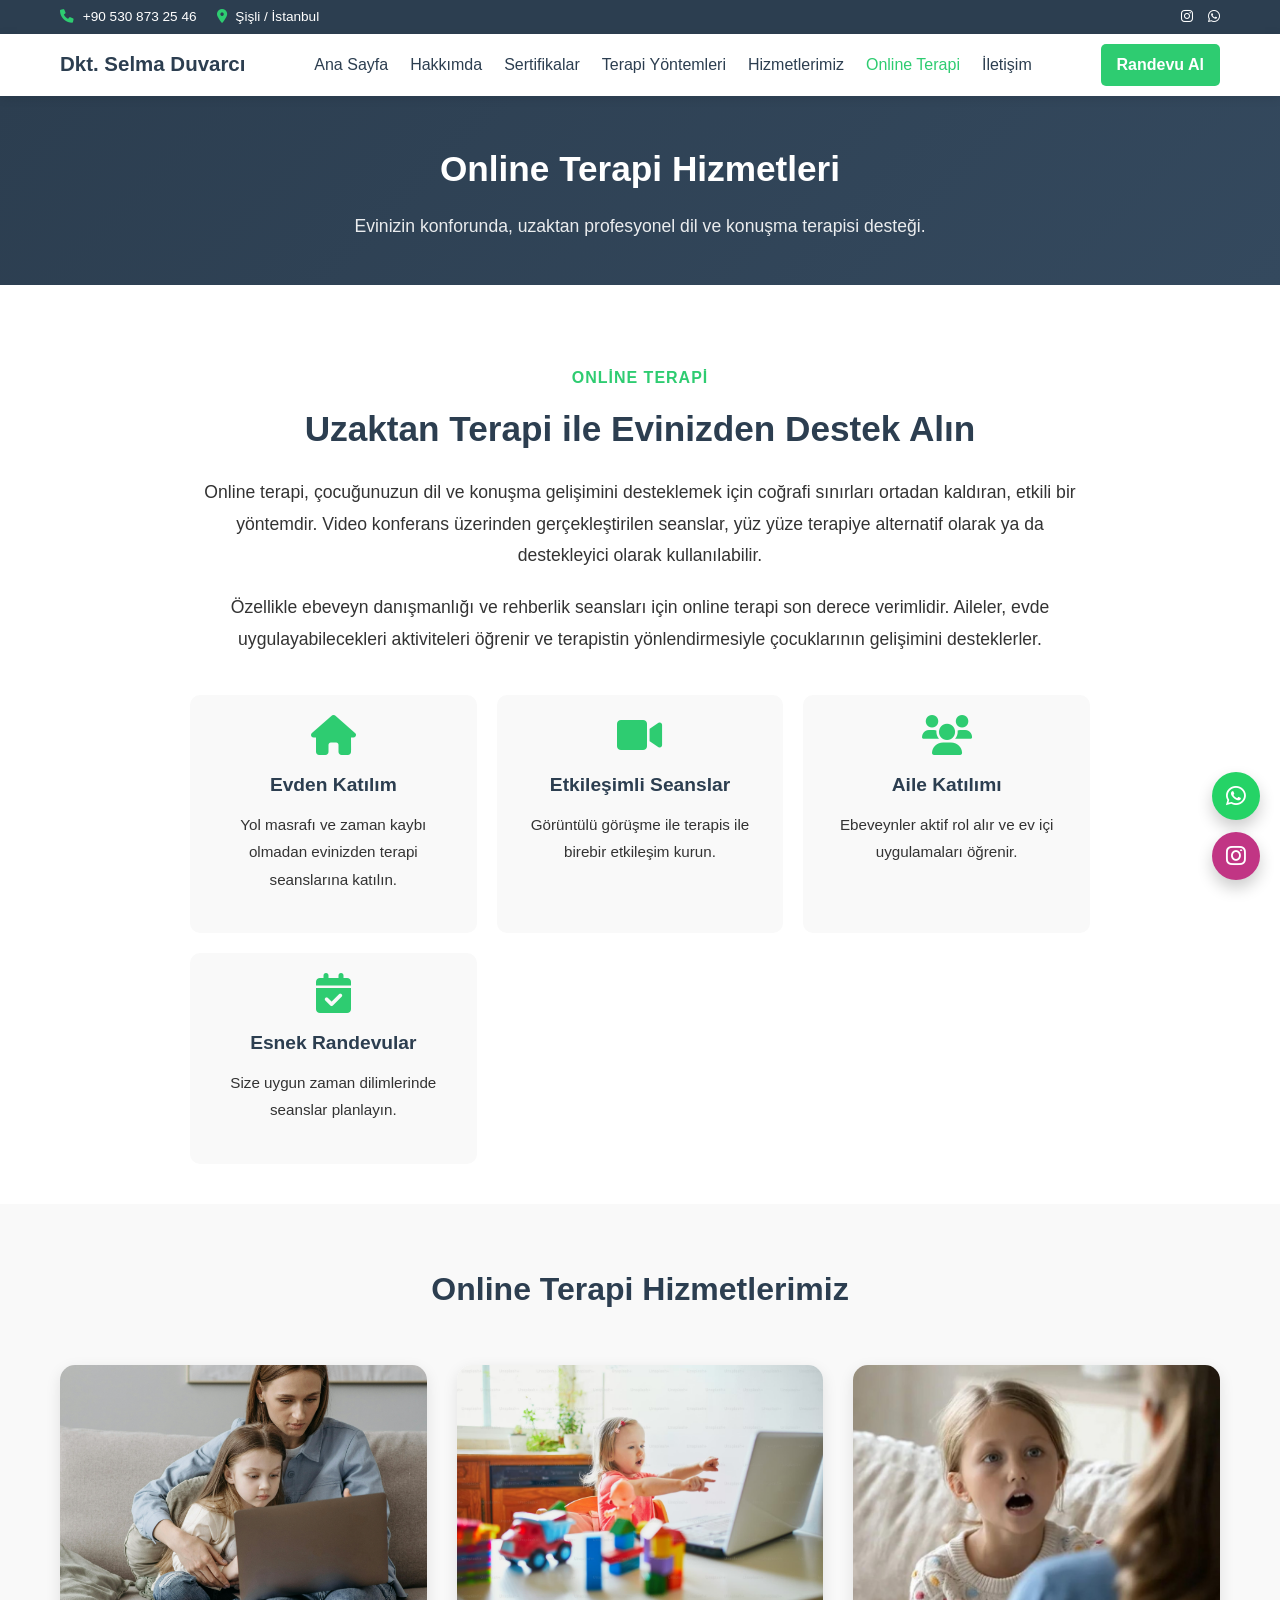
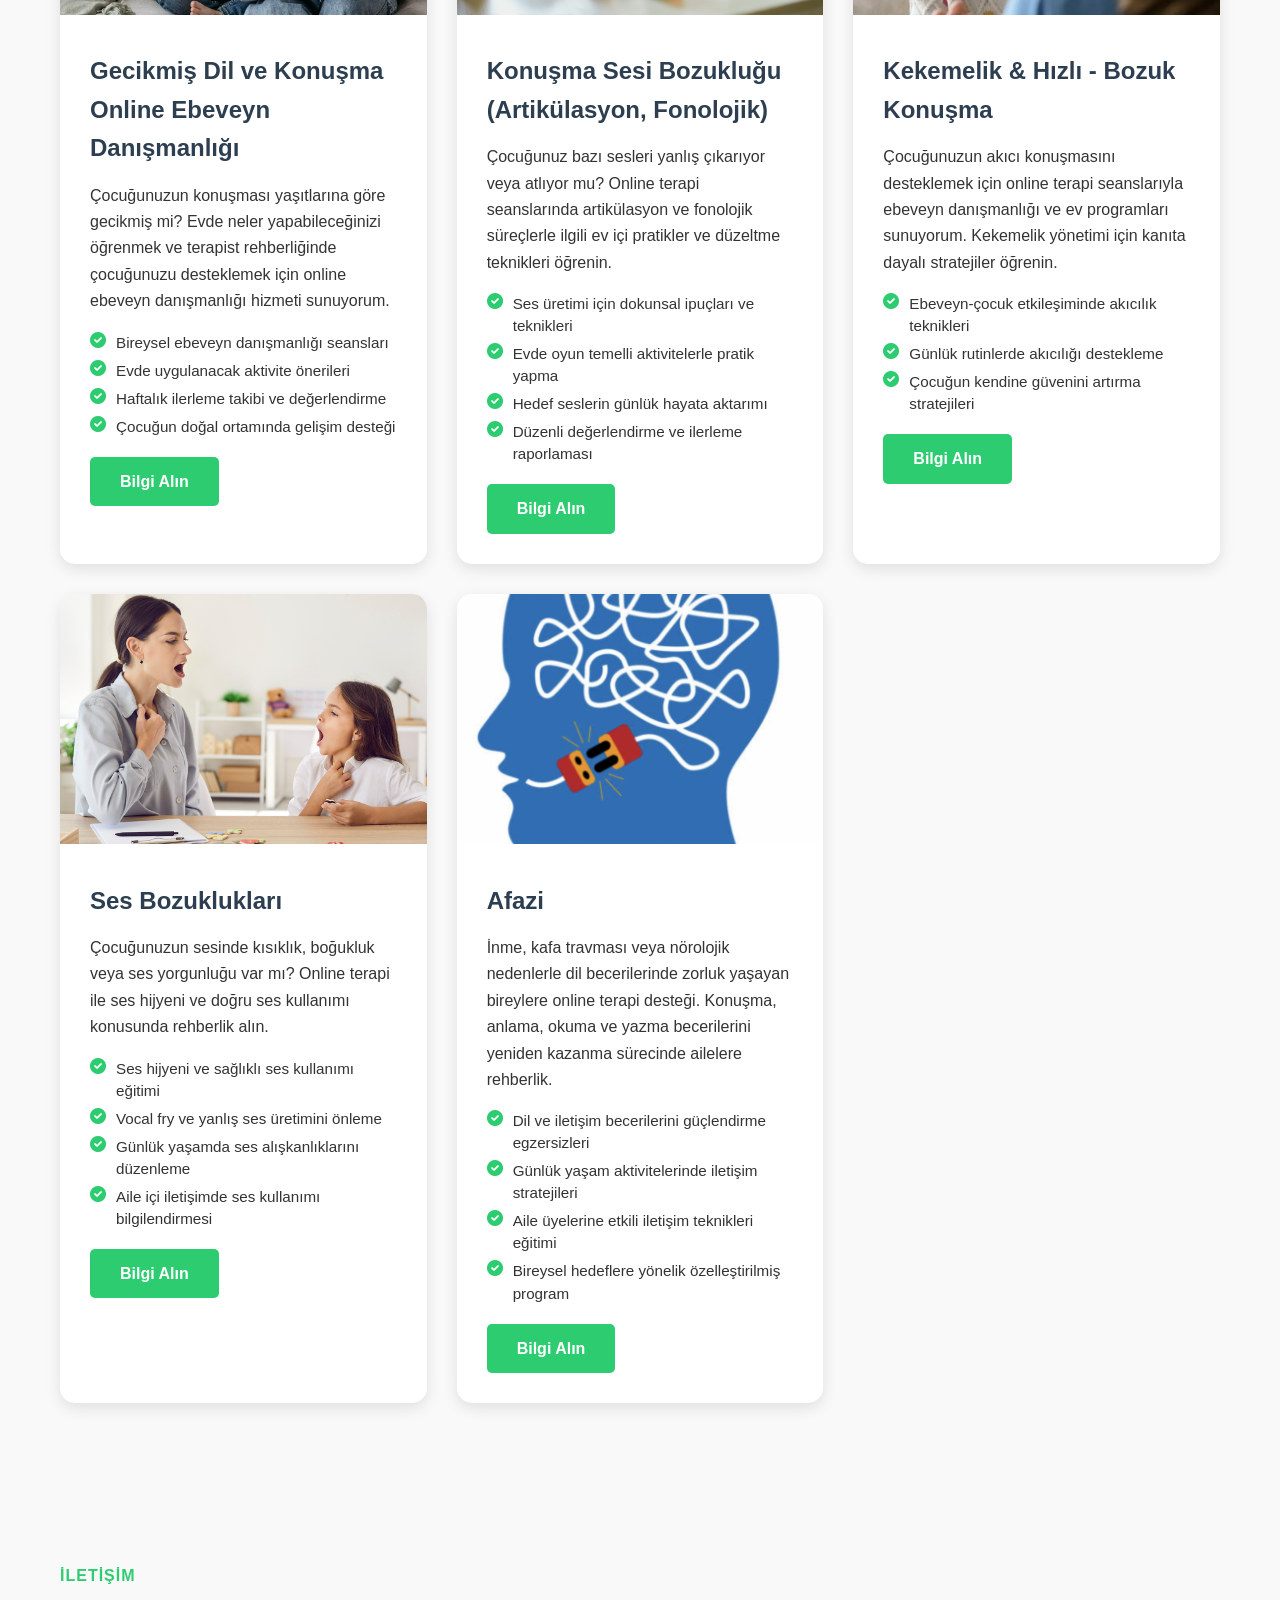
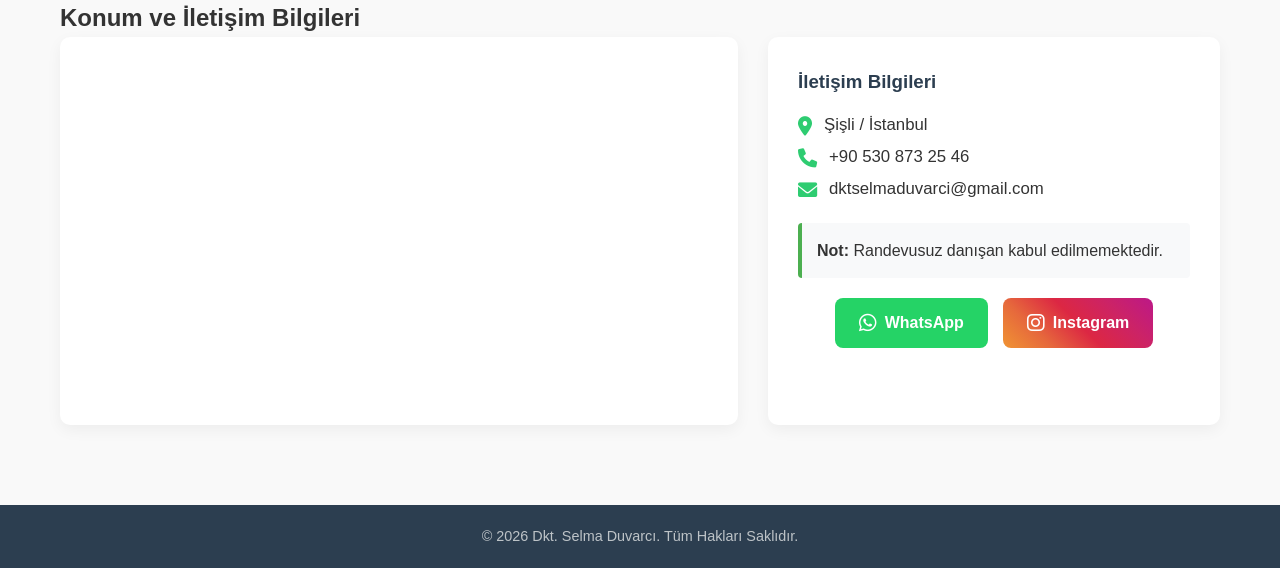
==== pages/online-terapi.html @ c47abf46 "feat: implement new service pages and add supporting media assets" ====
<!DOCTYPE html>
<html lang="tr">

<head>
    <meta charset="UTF-8">
    <meta name="viewport" content="width=device-width, initial-scale=1.0">
    <title>Online Terapi | Dkt. Selma Duvarcı</title>
    <link rel="stylesheet" href="https://cdnjs.cloudflare.com/ajax/libs/font-awesome/6.0.0/css/all.min.css">
    <link rel="stylesheet" href="../css/style.css">
</head>

<body>
    <a href="#main-content" class="skip-link">Ana içeriğe atla</a>

    <div id="site-header"></div>

    <main id="main-content">

    <section class="page-hero" style="background: linear-gradient(135deg, var(--primary-color) 0%, #34495e 100%);">
        <div class="container">
            <h1>Online Terapi Hizmetleri</h1>
            <p>Evinizin konforunda, uzaktan profesyonel dil ve konuşma terapisi desteği.</p>
        </div>
    </section>

    <section class="intro-section">
        <div class="container">
            <div class="intro-content">
                <span class="section-title">ONLİNE TERAPİ</span>
                <h2>Uzaktan Terapi ile Evinizden Destek Alın</h2>
                <p>Online terapi, çocuğunuzun dil ve konuşma gelişimini desteklemek için coğrafi sınırları ortadan
                    kaldıran, etkili bir yöntemdir. Video konferans üzerinden gerçekleştirilen seanslar, yüz yüze
                    terapiye alternatif olarak ya da destekleyici olarak kullanılabilir.</p>
                <p>Özellikle ebeveyn danışmanlığı ve rehberlik seansları için online terapi son derece verimlidir.
                    Aileler, evde uygulayabilecekleri aktiviteleri öğrenir ve terapistin yönlendirmesiyle çocuklarının
                    gelişimini desteklerler.</p>

                <div class="intro-highlights">
                    <div class="intro-highlight-item">
                        <i class="fas fa-home"></i>
                        <h4>Evden Katılım</h4>
                        <p>Yol masrafı ve zaman kaybı olmadan evinizden terapi seanslarına katılın.</p>
                    </div>
                    <div class="intro-highlight-item">
                        <i class="fas fa-video"></i>
                        <h4>Etkileşimli Seanslar</h4>
                        <p>Görüntülü görüşme ile terapis ile birebir etkileşim kurun.</p>
                    </div>
                    <div class="intro-highlight-item">
                        <i class="fas fa-users"></i>
                        <h4>Aile Katılımı</h4>
                        <p>Ebeveynler aktif rol alır ve ev içi uygulamaları öğrenir.</p>
                    </div>
                    <div class="intro-highlight-item">
                        <i class="fas fa-calendar-check"></i>
                        <h4>Esnek Randevular</h4>
                        <p>Size uygun zaman dilimlerinde seanslar planlayın.</p>
                    </div>
                </div>
            </div>
        </div>
    </section>

    <section class="online-services">
        <div class="container">
            <h2>Online Terapi Hizmetlerimiz</h2>
            <div class="services-grid">

                <div class="online-service-card">
                    <img src="../assets/images/online-terapi/online-ebeveyn.png"
                        alt="Gecikmiş Dil ve Konuşma Online Ebeveyn Danışmanlığı" class="service-image" loading="lazy">
                    <div class="service-content">
                        <h3>Gecikmiş Dil ve Konuşma Online Ebeveyn Danışmanlığı</h3>
                        <p>Çocuğunuzun konuşması yaşıtlarına göre gecikmiş mi? Evde neler yapabileceğinizi öğrenmek ve
                            terapist rehberliğinde çocuğunuzu desteklemek için online ebeveyn danışmanlığı hizmeti
                            sunuyorum.</p>
                        <ul class="service-features">
                            <li><i class="fas fa-check-circle"></i> Bireysel ebeveyn danışmanlığı seansları</li>
                            <li><i class="fas fa-check-circle"></i> Evde uygulanacak aktivite önerileri</li>
                            <li><i class="fas fa-check-circle"></i> Haftalık ilerleme takibi ve değerlendirme</li>
                            <li><i class="fas fa-check-circle"></i> Çocuğun doğal ortamında gelişim desteği</li>
                        </ul>
                        <a href="https://wa.me/message/TFVLZ76KU4Y5K1" target="_blank" rel="noopener noreferrer"
                            class="btn-service">Bilgi Alın</a>
                    </div>
                </div>

                <div class="online-service-card">
                    <img src="../assets/images/online-terapi/online-ksb.jpg" alt="Konuşma Sesi Bozukluğu Online Terapi"
                        class="service-image" loading="lazy">
                    <div class="service-content">
                        <h3>Konuşma Sesi Bozukluğu (Artikülasyon, Fonolojik)</h3>
                        <p>Çocuğunuz bazı sesleri yanlış çıkarıyor veya atlıyor mu? Online terapi seanslarında
                            artikülasyon ve fonolojik süreçlerle ilgili ev içi pratikler ve düzeltme teknikleri öğrenin.
                        </p>
                        <ul class="service-features">
                            <li><i class="fas fa-check-circle"></i> Ses üretimi için dokunsal ipuçları ve teknikleri
                            </li>
                            <li><i class="fas fa-check-circle"></i> Evde oyun temelli aktivitelerle pratik yapma</li>
                            <li><i class="fas fa-check-circle"></i> Hedef seslerin günlük hayata aktarımı</li>
                            <li><i class="fas fa-check-circle"></i> Düzenli değerlendirme ve ilerleme raporlaması</li>
                        </ul>
                        <a href="https://wa.me/message/TFVLZ76KU4Y5K1" target="_blank" rel="noopener noreferrer"
                            class="btn-service">Bilgi Alın</a>
                    </div>
                </div>

                <div class="online-service-card">
                    <img src="../assets/images/kekemelik.jpg" alt="Kekemelik Online Terapi"
                        class="service-image" loading="lazy">
                    <div class="service-content">
                        <h3>Kekemelik &amp; Hızlı - Bozuk Konuşma</h3>
                        <p>Çocuğunuzun akıcı konuşmasını desteklemek için online terapi seanslarıyla ebeveyn
                            danışmanlığı ve ev programları sunuyorum. Kekemelik yönetimi için kanıta dayalı stratejiler
                            öğrenin.</p>
                        <ul class="service-features">
                            <li><i class="fas fa-check-circle"></i> Ebeveyn-çocuk etkileşiminde akıcılık teknikleri</li>
                            <li><i class="fas fa-check-circle"></i> Günlük rutinlerde akıcılığı destekleme</li>
                            <li><i class="fas fa-check-circle"></i> Çocuğun kendine güvenini artırma stratejileri</li>
                        </ul>
                        <a href="https://wa.me/message/TFVLZ76KU4Y5K1" target="_blank" rel="noopener noreferrer"
                            class="btn-service">Bilgi Alın</a>
                    </div>
                </div>

                <div class="online-service-card">
                    <img src="../assets/images/ses-bozukluklari-new.png" alt="Ses Bozuklukları Online Terapi"
                        class="service-image" loading="lazy">
                    <div class="service-content">
                        <h3>Ses Bozuklukları</h3>
                        <p>Çocuğunuzun sesinde kısıklık, boğukluk veya ses yorgunluğu var mı? Online terapi ile ses
                            hijyeni ve doğru ses kullanımı konusunda rehberlik alın.</p>
                        <ul class="service-features">
                            <li><i class="fas fa-check-circle"></i> Ses hijyeni ve sağlıklı ses kullanımı eğitimi</li>
                            <li><i class="fas fa-check-circle"></i> Vocal fry ve yanlış ses üretimini önleme</li>
                            <li><i class="fas fa-check-circle"></i> Günlük yaşamda ses alışkanlıklarını düzenleme</li>
                            <li><i class="fas fa-check-circle"></i> Aile içi iletişimde ses kullanımı bilgilendirmesi
                            </li>
                        </ul>
                        <a href="https://wa.me/message/TFVLZ76KU4Y5K1" target="_blank" rel="noopener noreferrer"
                            class="btn-service">Bilgi Alın</a>
                    </div>
                </div>

                <div class="online-service-card">
                    <img src="../assets/images/Afazi.png" alt="Afazi Online Terapi" class="service-image" loading="lazy">
                    <div class="service-content">
                        <h3>Afazi</h3>
                        <p>İnme, kafa travması veya nörolojik nedenlerle dil becerilerinde zorluk yaşayan bireylere
                            online terapi desteği. Konuşma, anlama, okuma ve yazma becerilerini yeniden kazanma
                            sürecinde ailelere rehberlik.</p>
                        <ul class="service-features">
                            <li><i class="fas fa-check-circle"></i> Dil ve iletişim becerilerini güçlendirme
                                egzersizleri</li>
                            <li><i class="fas fa-check-circle"></i> Günlük yaşam aktivitelerinde iletişim stratejileri
                            </li>
                            <li><i class="fas fa-check-circle"></i> Aile üyelerine etkili iletişim teknikleri eğitimi
                            </li>
                            <li><i class="fas fa-check-circle"></i> Bireysel hedeflere yönelik özelleştirilmiş program
                            </li>
                        </ul>
                        <a href="https://wa.me/message/TFVLZ76KU4Y5K1" target="_blank" rel="noopener noreferrer"
                            class="btn-service">Bilgi Alın</a>
                    </div>
                </div>

            </div>
        </div>
    </section>


    <div id="site-contact"></div>

    </main>

    <div id="site-footer"></div>

    <script src="../js/layout.js"></script>

</body>

</html>
---- css/style.css ----
/* ===========================
   GENEL AYARLAR
   =========================== */
:root {
    --primary-color: #2c3e50;
    --accent-color: #2ecc71;
    --light-bg: #f9f9f9;
    --text-color: #333;
    --white: #ffffff;
}

* {
    margin: 0;
    padding: 0;
    box-sizing: border-box;
    font-family: 'Segoe UI', Tahoma, Geneva, Verdana, sans-serif;
}

html {
    scroll-behavior: smooth;
    -webkit-text-size-adjust: 100%;
    text-size-adjust: 100%;
}

section[id] {
    scroll-margin-top: 108px;
}

body {
    color: var(--text-color);
    line-height: 1.6;
    background-color: var(--white);
}

a {
    text-decoration: none;
    color: inherit;
    transition: 0.3s;
}

ul {
    list-style: none;
}

.container {
    max-width: 1200px;
    margin: 0 auto;
    padding: 0 20px;
}

/* ===========================
   ERISILEBILIRLIK
   =========================== */
.skip-link {
    position: absolute;
    top: -100%;
    left: 16px;
    background: var(--accent-color);
    color: var(--white);
    padding: 8px 16px;
    border-radius: 0 0 5px 5px;
    z-index: 10000;
    font-weight: bold;
}

.skip-link:focus {
    top: 0;
}

a:focus-visible,
button:focus-visible {
    outline: 2px solid var(--accent-color);
    outline-offset: 2px;
}

/* ===========================
   TOP BAR
   =========================== */
.top-bar {
    background-color: var(--primary-color);
    color: var(--white);
    padding: 6px 0;
    font-size: 0.85rem;
}

.top-bar .container {
    display: flex;
    justify-content: space-between;
    align-items: center;
}

.contact-info i {
    margin-right: 5px;
    color: var(--accent-color);
}

.contact-info span {
    margin-right: 20px;
}

.social-icons a {
    color: var(--white);
    margin-left: 15px;
}

.social-icons a:hover {
    color: var(--accent-color);
}

/* ===========================
   SABIT SOSYAL BUTONLAR
   =========================== */
.floating-social {
    position: fixed;
    right: 20px;
    bottom: 20px;
    display: flex;
    flex-direction: column;
    gap: 12px;
    z-index: 2000;
}

.floating-social a {
    width: 48px;
    height: 48px;
    border-radius: 50%;
    display: inline-flex;
    align-items: center;
    justify-content: center;
    color: var(--white);
    font-size: 1.4rem;
    box-shadow: 0 8px 16px rgba(0, 0, 0, 0.2);
}

.floating-social .whatsapp {
    background: #25D366;
}

.floating-social .instagram {
    background: #C13584;
}

.floating-social a:hover {
    transform: translateY(-2px);
}

/* ===========================
   HEADER & MENU
   =========================== */
#site-header {
    position: sticky;
    top: 0;
    z-index: 1000;
}

header {
    background: var(--white);
    box-shadow: 0 2px 10px rgba(0, 0, 0, 0.1);
}

nav {
    display: flex;
    justify-content: space-between;
    align-items: center;
    height: 62px;
}

.logo {
    font-size: 1.28rem;
    font-weight: bold;
    color: var(--primary-color);
}

.nav-links {
    display: flex;
    gap: 22px;
}

.nav-links a {
    font-weight: 500;
    color: var(--primary-color);
}

.nav-links a.nav-active {
    color: var(--accent-color);
}

.nav-links a:hover {
    color: #27ae60;
}

.nav-links a.nav-active:hover {
    color: #1e8449;
}

.menu-toggle {
    display: none;
    font-size: 1.8rem;
    color: var(--primary-color);
    cursor: pointer;
    background: none;
    border: none;
}

.btn-randevu {
    background-color: var(--accent-color);
    color: var(--white);
    padding: 8px 16px;
    border-radius: 5px;
    font-weight: bold;
}

.btn-randevu:hover {
    background-color: #27ae60;
    color: var(--white);
}

/* ===========================
   SECTION TITLE (ortak)
   =========================== */
.section-title {
    color: var(--accent-color);
    font-weight: bold;
    text-transform: uppercase;
    letter-spacing: 1px;
    margin-bottom: 10px;
    display: block;
}

/* ===========================
   ILETISIM BOLUMU (ortak)
   =========================== */
.contact-section {
    padding: 80px 0;
    background-color: var(--light-bg);
}

.contact-grid {
    display: grid;
    grid-template-columns: 1.2fr 0.8fr;
    gap: 30px;
    align-items: stretch;
}

.contact-card {
    background: var(--white);
    padding: 30px;
    border-radius: 10px;
    box-shadow: 0 5px 15px rgba(0, 0, 0, 0.05);
    height: 100%;
}

.contact-card h3 {
    color: var(--primary-color);
    margin-bottom: 15px;
}

.contact-list {
    list-style: none;
}

.contact-list li {
    margin-bottom: 5px;
    font-size: 1.05rem;
    display: flex;
    align-items: center;
    gap: 12px;
}

.contact-list i {
    color: var(--accent-color);
    font-size: 1.2rem;
}

.map-frame {
    width: 100%;
    height: 100%;
    min-height: 320px;
    border: 0;
    border-radius: 10px;
}

.contact-note {
    margin-top: 20px;
    padding: 15px;
    background: #f8f9fa;
    border-left: 4px solid #4CAF50;
    border-radius: 4px;
}

.contact-social-buttons {
    margin-top: 20px;
    display: flex;
    gap: 15px;
    justify-content: center;
}

.btn-whatsapp,
.btn-instagram {
    display: inline-flex;
    align-items: center;
    gap: 8px;
    padding: 12px 24px;
    color: white;
    text-decoration: none;
    border-radius: 8px;
    font-weight: 600;
    transition: all 0.3s ease;
}

.btn-whatsapp {
    background: #25D366;
}

.btn-instagram {
    background: linear-gradient(45deg, #f09433 0%, #e6683c 25%, #dc2743 50%, #cc2366 75%, #bc1888 100%);
}

.btn-whatsapp i,
.btn-instagram i {
    font-size: 20px;
}

/* ===========================
   FOOTER
   =========================== */
footer {
    background-color: var(--primary-color);
    color: #bdc3c7;
    padding: 20px 0;
}

.footer-grid {
    display: grid;
    grid-template-columns: repeat(auto-fit, minmax(250px, 1fr));
    gap: 40px;
    margin-bottom: 40px;
}

.footer-col h4 {
    color: var(--white);
    margin-bottom: 20px;
    font-size: 1.2rem;
}

.footer-links li {
    margin-bottom: 10px;
}

.footer-links a:hover {
    color: var(--accent-color);
}

.copyright {
    text-align: center;
    font-size: 0.9rem;
}

/* ===========================
   HOMEPAGE: HERO
   =========================== */
.hero {
    background: linear-gradient(rgba(44, 62, 80, 0.7), rgba(44, 62, 80, 0.7)), url('https://via.placeholder.com/1920x800?text=Terapi+Ofisi');
    background-size: cover;
    background-position: center;
    height: 600px;
    display: flex;
    align-items: center;
    color: var(--white);
    text-align: center;
}

.hero-content {
    max-width: 800px;
    margin: 0 auto;
}

.hero h1 {
    font-size: 3rem;
    margin-bottom: 20px;
}

.hero p {
    font-size: 1.2rem;
    margin-bottom: 30px;
}

.hero-btns a {
    display: inline-block;
    padding: 12px 30px;
    border-radius: 5px;
    margin: 0 10px;
    font-weight: bold;
}

.btn-primary {
    background-color: var(--accent-color);
    color: var(--white);
}

.btn-outline {
    border: 2px solid var(--white);
    color: var(--white);
}

.btn-outline:hover {
    background-color: var(--white);
    color: var(--primary-color);
}

/* ===========================
   HOMEPAGE: HAKKIMDA
   =========================== */
.about {
    padding: 80px 0;
    background-color: var(--white);
}

.about-grid {
    display: grid;
    grid-template-columns: 1fr 1fr;
    gap: 50px;
    align-items: center;
}

.about-img img {
    width: 100%;
    border-radius: 10px;
    box-shadow: 0 5px 15px rgba(0, 0, 0, 0.1);
}

.about-text h2 {
    font-size: 2.2rem;
    margin-bottom: 20px;
    color: var(--primary-color);
}

/* ===========================
   HOMEPAGE: TEKNIKLER
   =========================== */
.techniques {
    padding: 80px 0;
    background-color: var(--white);
    text-align: center;
}

.techniques h2 {
    font-size: 2.2rem;
    margin-bottom: 50px;
    color: var(--primary-color);
}

.techniques-grid {
    display: grid;
    grid-template-columns: repeat(auto-fit, minmax(350px, 1fr));
    gap: 40px;
    max-width: 900px;
    margin: 0 auto;
}

.technique-card {
    background: linear-gradient(135deg, var(--primary-color) 0%, #2c5f7e 100%);
    padding: 40px;
    border-radius: 15px;
    box-shadow: 0 8px 20px rgba(0, 0, 0, 0.1);
    transition: 0.3s;
    text-align: center;
    color: var(--white);
    cursor: pointer;
    text-decoration: none;
    display: block;
}

.technique-card:hover {
    transform: translateY(-8px);
    box-shadow: 0 12px 30px rgba(0, 0, 0, 0.15);
}

.technique-card h3 {
    font-size: 1.8rem;
    margin-bottom: 20px;
    color: var(--white);
}

.technique-card p {
    font-size: 1rem;
    line-height: 1.6;
    color: rgba(255, 255, 255, 0.9);
    margin-bottom: 20px;
}

.technique-card .btn {
    background: var(--white);
    color: var(--primary-color);
    padding: 12px 30px;
    border-radius: 5px;
    text-decoration: none;
    display: inline-block;
    font-weight: 600;
    margin-top: 10px;
    transition: 0.3s;
}

.technique-card .btn:hover {
    background: var(--accent-color);
    color: var(--white);
}

/* ===========================
   HOMEPAGE: HIZMETLERIMIZ
   =========================== */
.services {
    padding: 80px 0;
    background-color: var(--light-bg);
    text-align: center;
}

.services h2 {
    font-size: 2.2rem;
    margin-bottom: 50px;
    color: var(--primary-color);
}

.services-grid {
    display: grid;
    grid-template-columns: repeat(auto-fit, minmax(300px, 1fr));
    gap: 30px;
}

.service-card {
    background: var(--white);
    padding: 30px;
    border-radius: 10px;
    box-shadow: 0 5px 15px rgba(0, 0, 0, 0.05);
    transition: 0.3s;
    text-align: left;
}

.service-card:hover {
    transform: translateY(-5px);
}

.service-card i {
    font-size: 2.5rem;
    color: var(--accent-color);
    margin-bottom: 20px;
}

.service-card img {
    width: 250px;
    height: 170px;
    object-fit: contain;
    display: block;
    margin: 0 auto 20px;
}

.service-card h3 {
    margin-bottom: 15px;
    color: var(--primary-color);
}

.service-card a {
    color: var(--accent-color);
    font-weight: bold;
    font-size: 0.9rem;
}

/* ===========================
   HOMEPAGE: SERTIFIKALAR SLIDER
   =========================== */
.certificates {
    padding: 80px 0;
    background-color: var(--white);
}

.certificates h2 {
    font-size: 2.2rem;
    margin-bottom: 30px;
    color: var(--primary-color);
    text-align: center;
}

.cert-slider {
    position: relative;
}

.cert-track {
    display: flex;
    align-items: flex-start;
    gap: 20px;
    overflow-x: auto;
    overflow-y: hidden;
    scroll-behavior: smooth;
    -webkit-overflow-scrolling: touch;
    scrollbar-width: none;
    -ms-overflow-style: none;
}

.cert-track::-webkit-scrollbar {
    display: none;
}

.cert-card {
    min-width: 280px;
    flex: 0 0 auto;
    background: var(--light-bg);
    border-radius: 10px;
    padding: 15px;
    box-shadow: 0 5px 15px rgba(0, 0, 0, 0.05);
    text-align: center;
    cursor: pointer;
    transition: 0.3s;
}

.cert-card:hover {
    transform: scale(1.05);
    box-shadow: 0 8px 20px rgba(0, 0, 0, 0.15);
}

.cert-card img {
    width: 100%;
    max-width: 100%;
    height: auto;
    max-height: 360px;
    display: block;
    border-radius: 8px;
}

.cert-modal {
    display: none;
    position: fixed;
    z-index: 9999;
    left: 0;
    top: 0;
    width: 100%;
    height: 100%;
    background-color: rgba(0, 0, 0, 0.9);
    align-items: center;
    justify-content: center;
}

.cert-modal.active {
    display: flex;
}

.cert-modal-content {
    max-width: 90%;
    max-height: 90%;
    position: relative;
}

.cert-modal-content img {
    width: 100%;
    height: auto;
    max-height: 90vh;
    object-fit: contain;
    border-radius: 8px;
}

.cert-modal-nav {
    position: absolute;
    top: 50%;
    transform: translateY(-50%);
    background: rgba(255, 255, 255, 0.2);
    color: white;
    border: none;
    font-size: 2rem;
    padding: 20px;
    cursor: pointer;
    transition: 0.3s;
    border-radius: 5px;
}

.cert-modal-nav:hover {
    background: rgba(255, 255, 255, 0.4);
}

.cert-modal-prev {
    left: 20px;
}

.cert-modal-next {
    right: 20px;
}

.cert-card h4 {
    margin-top: 12px;
    color: var(--primary-color);
    font-size: 1rem;
}

.cert-file {
    height: 220px;
    border-radius: 8px;
    border: 1px dashed #d0d7de;
    background: var(--white);
    display: flex;
    flex-direction: column;
    align-items: center;
    justify-content: center;
    gap: 8px;
    color: var(--primary-color);
    font-size: 0.95rem;
}

.cert-file i {
    font-size: 2rem;
    color: #e74c3c;
}

.cert-pdf {
    width: 100%;
    height: 220px;
    border-radius: 8px;
    border: 1px solid #e5e7eb;
    overflow: hidden;
    background: var(--white);
}

.cert-pdf object,
.cert-pdf embed {
    width: 100%;
    height: 100%;
    border: 0;
    display: block;
}

.cert-nav {
    position: absolute;
    top: 50%;
    transform: translateY(-50%);
    background: var(--white);
    border: 1px solid #e5e7eb;
    width: 40px;
    height: 40px;
    border-radius: 50%;
    display: inline-flex;
    align-items: center;
    justify-content: center;
    cursor: pointer;
    box-shadow: 0 5px 12px rgba(0, 0, 0, 0.12);
}

.cert-nav.prev {
    left: -10px;
}

.cert-nav.next {
    right: -10px;
}

/* ===========================
   HOMEPAGE: SSS
   =========================== */
.faq-section {
    padding: 80px 0;
}

/* ===========================
   ALT SAYFA: PAGE HERO
   =========================== */
.page-hero {
    background-size: cover;
    background-position: center;
    color: var(--white);
    padding: 45px 0;
    text-align: center;
}

.page-hero h1 {
    font-size: 2.2rem;
    margin-bottom: 15px;
}

.page-hero p {
    font-size: 1.1rem;
    max-width: 800px;
    margin: 0 auto;
    color: rgba(255, 255, 255, 0.9);
}

/* ===========================
   ALT SAYFA: HIZMET DETAY
   =========================== */
.service-detail {
    padding: 80px 0;
}

.service-detail-grid {
    display: flex;
    flex-direction: column;
    align-items: center;
    gap: 40px;
}

.service-detail img {
    width: 100%;
    max-width: 320px;
    height: 220px;
    object-fit: cover;
    border-radius: 12px;
    box-shadow: 0 6px 18px rgba(0, 0, 0, 0.08);
    display: block;
    margin: 0 auto;
}

.service-text {
    max-width: 900px;
    width: 100%;
}

.service-text h2 {
    color: var(--primary-color);
    font-size: 2rem;
    margin-bottom: 15px;
}

.service-text h3 {
    color: var(--primary-color);
    font-size: 1.4rem;
    margin-top: 25px;
    margin-bottom: 10px;
}

.service-text p {
    margin-bottom: 14px;
}

.service-highlights {
    margin-top: 10px;
}

.service-highlights li {
    margin-bottom: 10px;
}

.service-highlights i {
    color: var(--accent-color);
    margin-right: 8px;
}

.cta-box {
    margin-top: 25px;
    padding: 20px;
    background: var(--light-bg);
    border-radius: 10px;
    display: flex;
    justify-content: space-between;
    align-items: center;
    gap: 20px;
}

.cta-box a {
    background: var(--accent-color);
    color: var(--white);
    padding: 10px 18px;
    border-radius: 5px;
    font-weight: bold;
    white-space: nowrap;
}

/* ===========================
   TEKNIKLER SAYFASI
   =========================== */
.technique-detail {
    padding: 80px 0;
    background-color: var(--white);
}

.technique-detail h2 {
    font-size: 2.2rem;
    margin-bottom: 20px;
    color: var(--primary-color);
    text-align: center;
}

.technique-detail .section-title {
    text-align: center;
}

.technique-content {
    max-width: 900px;
    margin: 0 auto 60px;
}

.technique-image {
    width: 100%;
    max-width: 600px;
    margin: 30px auto;
    display: block;
    border-radius: 10px;
    box-shadow: 0 5px 15px rgba(0, 0, 0, 0.1);
}

.technique-text {
    margin-top: 30px;
}

.technique-text h3 {
    font-size: 1.8rem;
    margin-bottom: 15px;
    color: var(--primary-color);
    margin-top: 30px;
}

.technique-text p {
    font-size: 1.1rem;
    line-height: 1.8;
    margin-bottom: 20px;
    color: var(--text-color);
}

.technique-highlights {
    background: var(--light-bg);
    padding: 30px;
    border-radius: 10px;
    margin: 30px 0;
}

.technique-highlights li {
    padding: 12px 0;
    font-size: 1.05rem;
    display: flex;
    align-items: flex-start;
    gap: 12px;
}

.technique-highlights i {
    color: var(--accent-color);
    font-size: 1.2rem;
    margin-top: 3px;
}

.divider {
    height: 2px;
    background: linear-gradient(to right, transparent, var(--accent-color), transparent);
    margin: 60px 0;
}

.technique-detail .cta-box {
    background: linear-gradient(135deg, var(--accent-color) 0%, #27ae60 100%);
    color: var(--white);
    padding: 30px;
    margin-top: 40px;
}

.technique-detail .cta-box strong {
    font-size: 1.2rem;
    display: block;
    margin-bottom: 5px;
}

.technique-detail .cta-box a {
    background: var(--white);
    color: var(--accent-color);
    padding: 12px 30px;
    font-weight: 600;
}

.technique-detail .cta-box a:hover {
    background: var(--primary-color);
    color: var(--white);
}

/* ===========================
   ONLINE TERAPI SAYFASI
   =========================== */
.intro-section {
    padding: 80px 0 40px;
    background-color: var(--white);
}

.intro-content {
    max-width: 900px;
    margin: 0 auto;
    text-align: center;
}

.intro-content h2 {
    font-size: 2.2rem;
    margin-bottom: 20px;
    color: var(--primary-color);
}

.intro-content p {
    font-size: 1.1rem;
    line-height: 1.8;
    margin-bottom: 20px;
    color: var(--text-color);
}

.intro-highlights {
    display: grid;
    grid-template-columns: repeat(auto-fit, minmax(250px, 1fr));
    gap: 20px;
    margin-top: 40px;
}

.intro-highlight-item {
    background: var(--light-bg);
    padding: 20px;
    border-radius: 10px;
    text-align: center;
}

.intro-highlight-item i {
    font-size: 2.5rem;
    color: var(--accent-color);
    margin-bottom: 15px;
}

.intro-highlight-item h4 {
    font-size: 1.2rem;
    margin-bottom: 10px;
    color: var(--primary-color);
}

.intro-highlight-item p {
    font-size: 0.95rem;
}

.online-services {
    padding: 60px 0 80px;
    background-color: var(--light-bg);
}

.online-services h2 {
    font-size: 2rem;
    margin-bottom: 50px;
    text-align: center;
    color: var(--primary-color);
}

.online-service-card {
    background: var(--white);
    border-radius: 15px;
    overflow: hidden;
    box-shadow: 0 5px 15px rgba(0, 0, 0, 0.1);
    transition: 0.3s;
}

.online-service-card:hover {
    transform: translateY(-8px);
    box-shadow: 0 10px 25px rgba(0, 0, 0, 0.15);
}

.service-image {
    width: 100%;
    height: 250px;
    object-fit: cover;
}

.service-content {
    padding: 30px;
}

.service-content h3 {
    font-size: 1.5rem;
    margin-bottom: 15px;
    color: var(--primary-color);
}

.service-content p {
    font-size: 1rem;
    line-height: 1.65;
    margin-bottom: 14px;
    color: var(--text-color);
}

.service-features {
    list-style: none;
    margin-bottom: 16px;
}

.service-features li {
    padding: 3px 0;
    font-size: 0.95rem;
    line-height: 1.45;
    display: flex;
    align-items: flex-start;
    gap: 10px;
}

.service-features i {
    color: var(--accent-color);
    font-size: 1rem;
}

.btn-service {
    display: inline-block;
    background: var(--accent-color);
    color: var(--white);
    padding: 12px 30px;
    border-radius: 5px;
    font-weight: 600;
    text-align: center;
    transition: 0.3s;
}

.btn-service:hover {
    background: #27ae60;
}


/* ===========================
   RESPONSIVE
   =========================== */
@media (max-width: 768px) {
    .menu-toggle {
        display: block;
    }

    .nav-links {
        display: none;
        flex-direction: column;
        position: absolute;
        top: 62px;
        left: 0;
        width: 100%;
        background: var(--white);
        box-shadow: 0 5px 10px rgba(0, 0, 0, 0.1);
        padding: 20px;
        gap: 15px;
        text-align: center;
    }

    .nav-links.active {
        display: flex;
    }

    .about-grid {
        grid-template-columns: 1fr;
    }

    .hero h1 {
        font-size: 2rem;
    }

    .top-bar .container {
        flex-direction: column;
        gap: 10px;
    }

    .contact-grid {
        grid-template-columns: 1fr;
    }

    .cert-card {
        flex: 0 0 auto;
        min-width: unset;
        width: min(300px, calc(100vw - 4rem));
        max-width: calc(100vw - 4rem);
    }

    .cert-nav {
        width: 40px;
        height: 40px;
        font-size: 1rem;
    }

    .services-grid {
        grid-template-columns: 1fr;
    }

    .techniques-grid {
        grid-template-columns: 1fr;
    }

    .page-hero h1 {
        font-size: 2rem;
    }

    .service-highlights {
        padding: 20px;
    }

    .cta-box {
        flex-direction: column;
        gap: 15px;
        text-align: center;
    }

    .technique-text h3 {
        font-size: 1.5rem;
    }

    .technique-image {
        max-width: 100%;
    }

    .technique-highlights {
        padding: 20px;
    }

    .technique-detail .cta-box {
        flex-direction: column;
        gap: 20px;
        text-align: center;
    }

    .intro-highlights {
        grid-template-columns: 1fr;
    }

    .online-services .services-grid {
        grid-template-columns: 1fr;
    }

    .service-features {
        font-size: 0.9rem;
    }
}
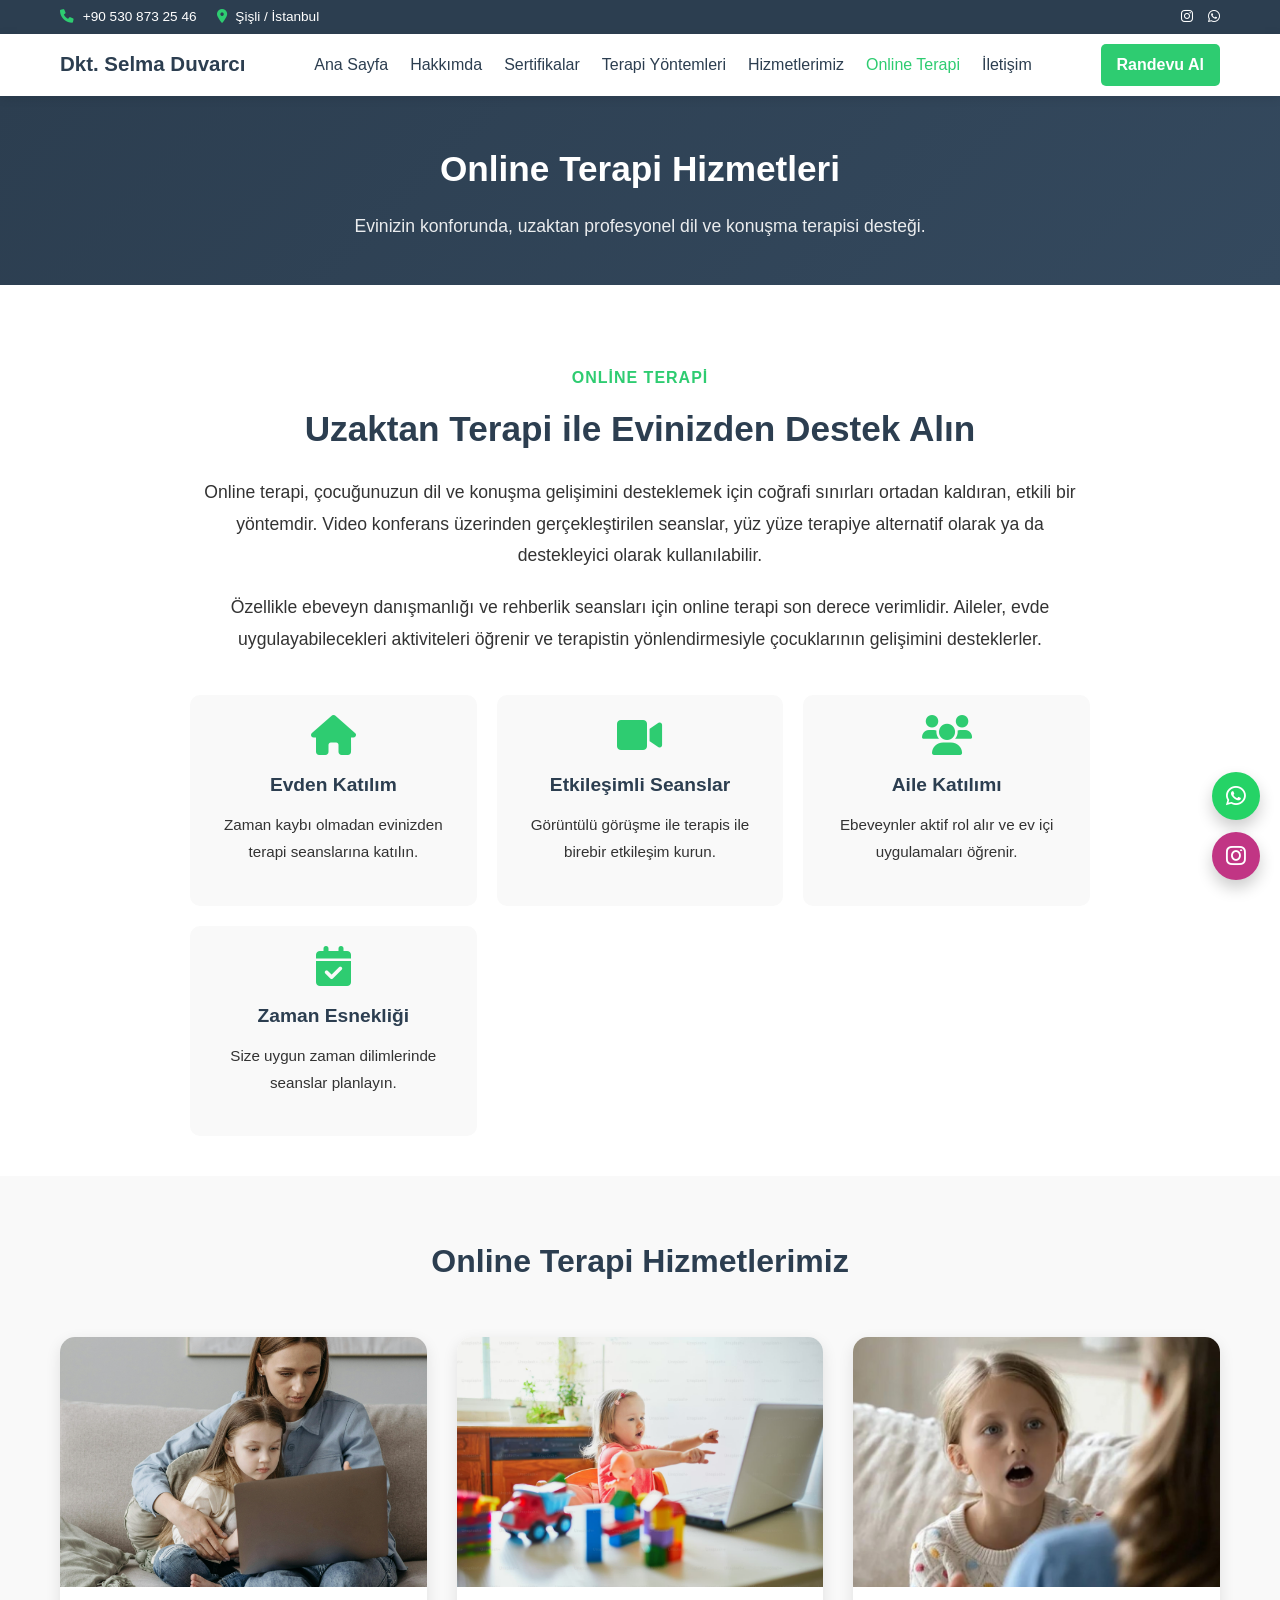
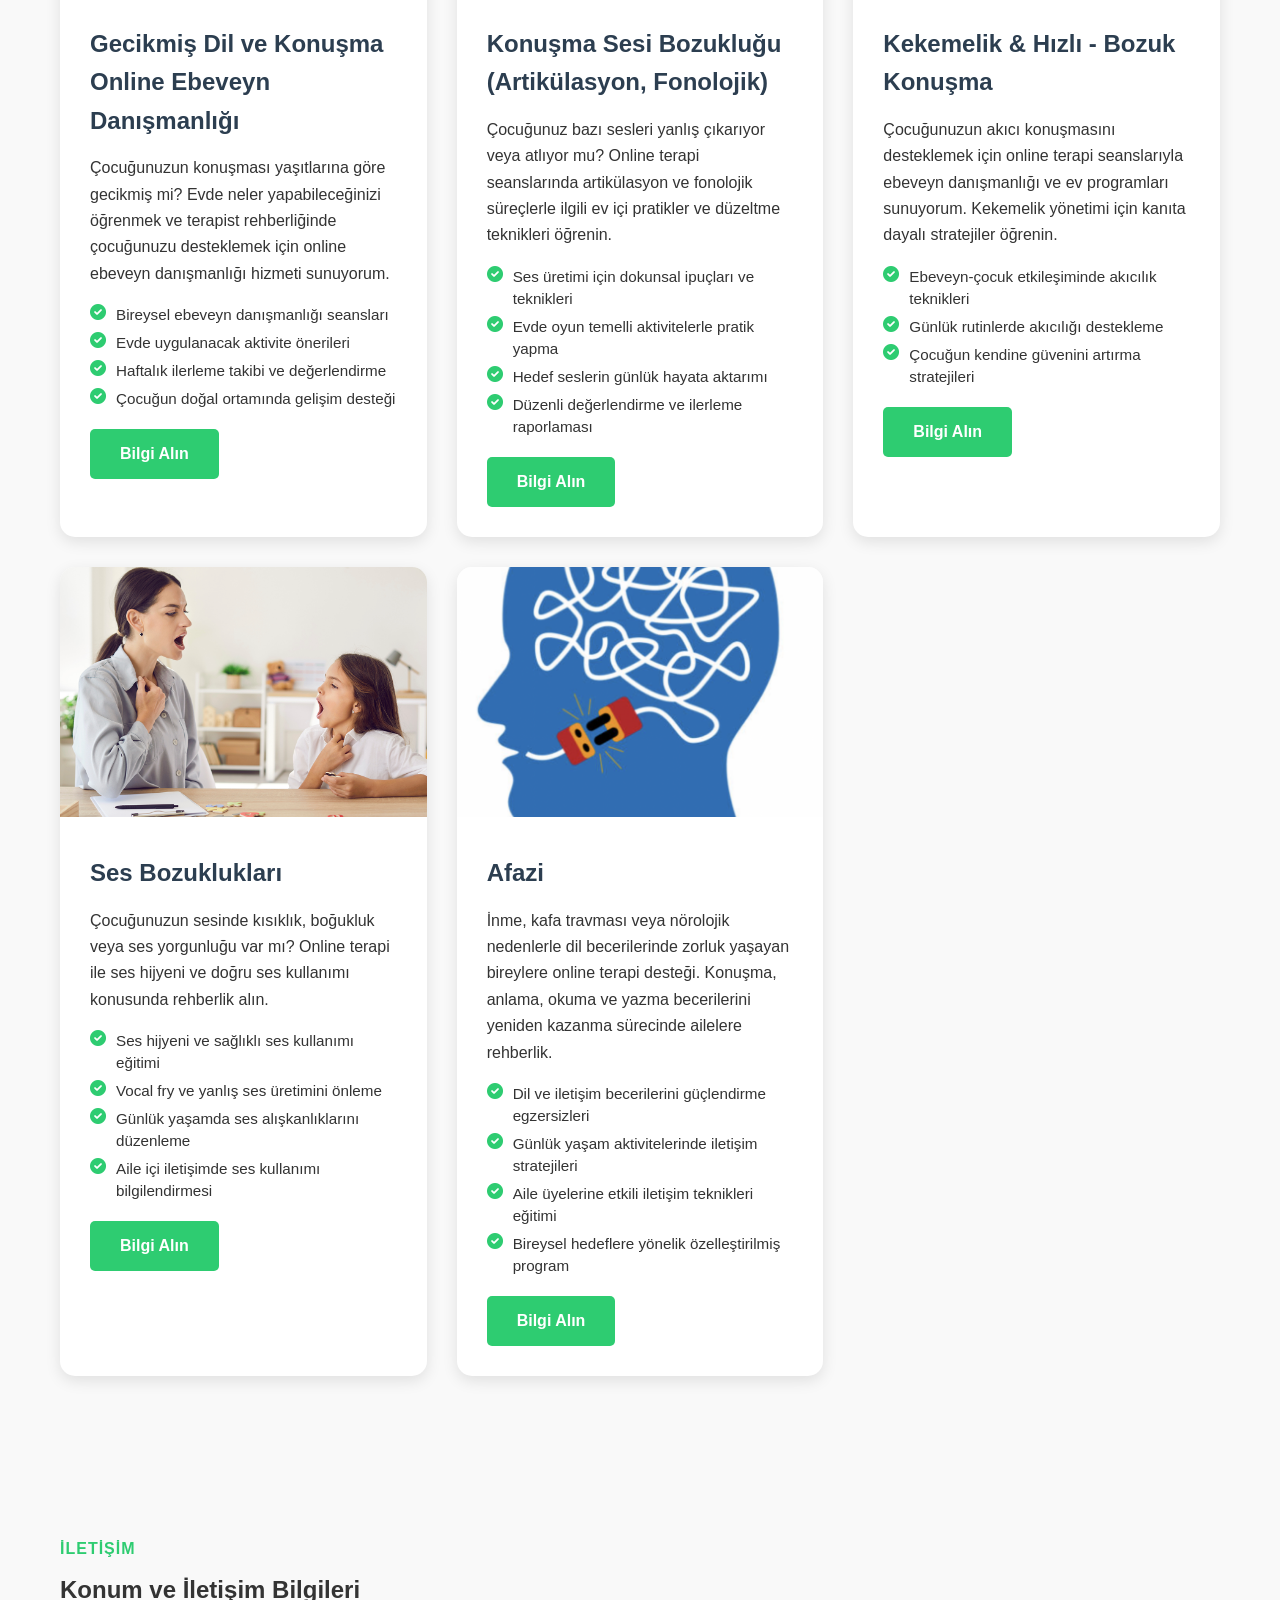
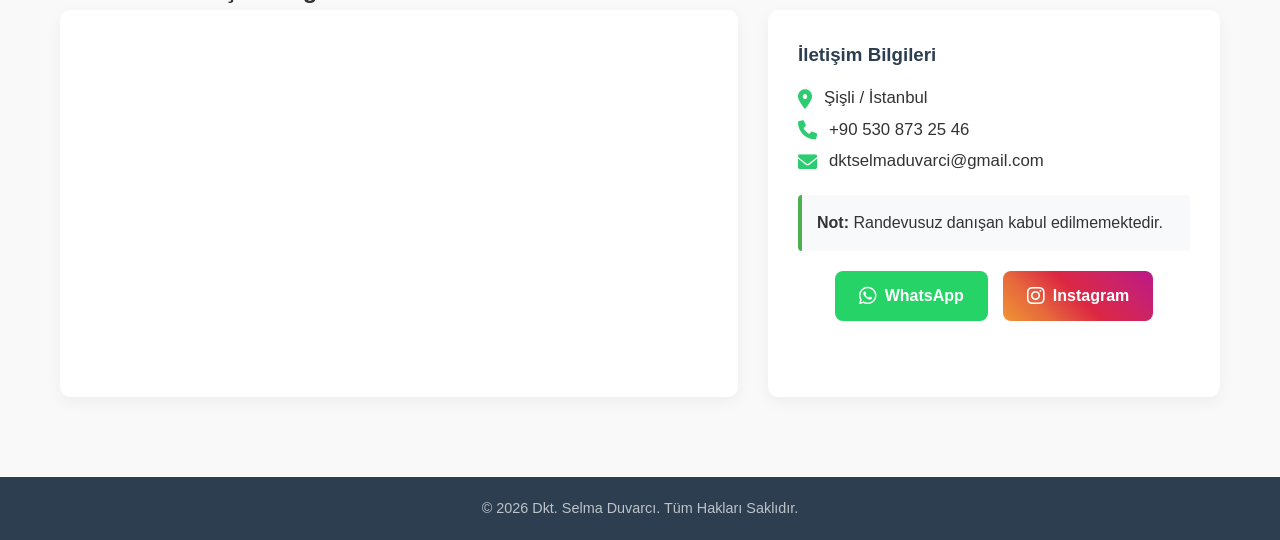
==== commit 33e553bd: "refactor: update online therapy section text for conciseness and clarity" ====
--- a/pages/online-terapi.html
+++ b/pages/online-terapi.html
@@ -39,7 +39,7 @@
                     <div class="intro-highlight-item">
                         <i class="fas fa-home"></i>
                         <h4>Evden Katılım</h4>
-                        <p>Yol masrafı ve zaman kaybı olmadan evinizden terapi seanslarına katılın.</p>
+                        <p>Zaman kaybı olmadan evinizden terapi seanslarına katılın.</p>
                     </div>
                     <div class="intro-highlight-item">
                         <i class="fas fa-video"></i>
@@ -53,7 +53,7 @@
                     </div>
                     <div class="intro-highlight-item">
                         <i class="fas fa-calendar-check"></i>
-                        <h4>Esnek Randevular</h4>
+                        <h4>Zaman Esnekliği</h4>
                         <p>Size uygun zaman dilimlerinde seanslar planlayın.</p>
                     </div>
                 </div>
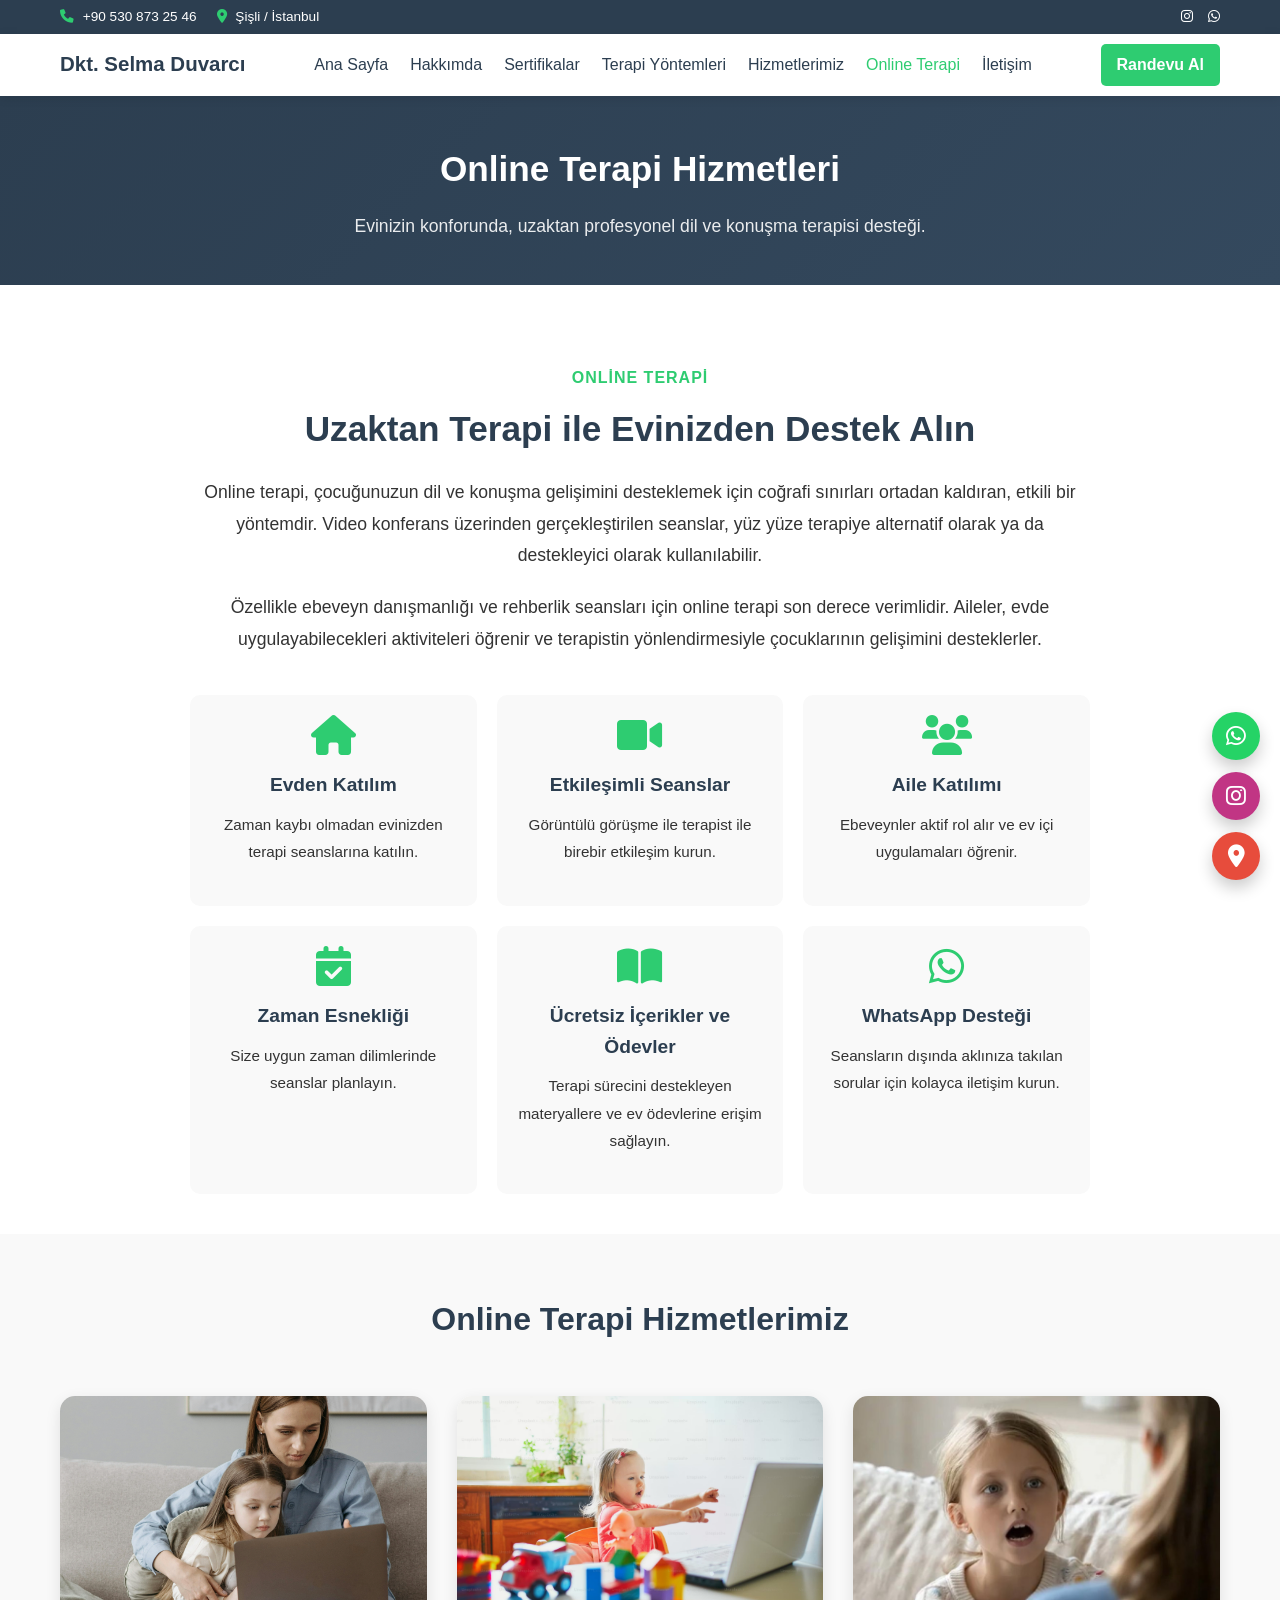
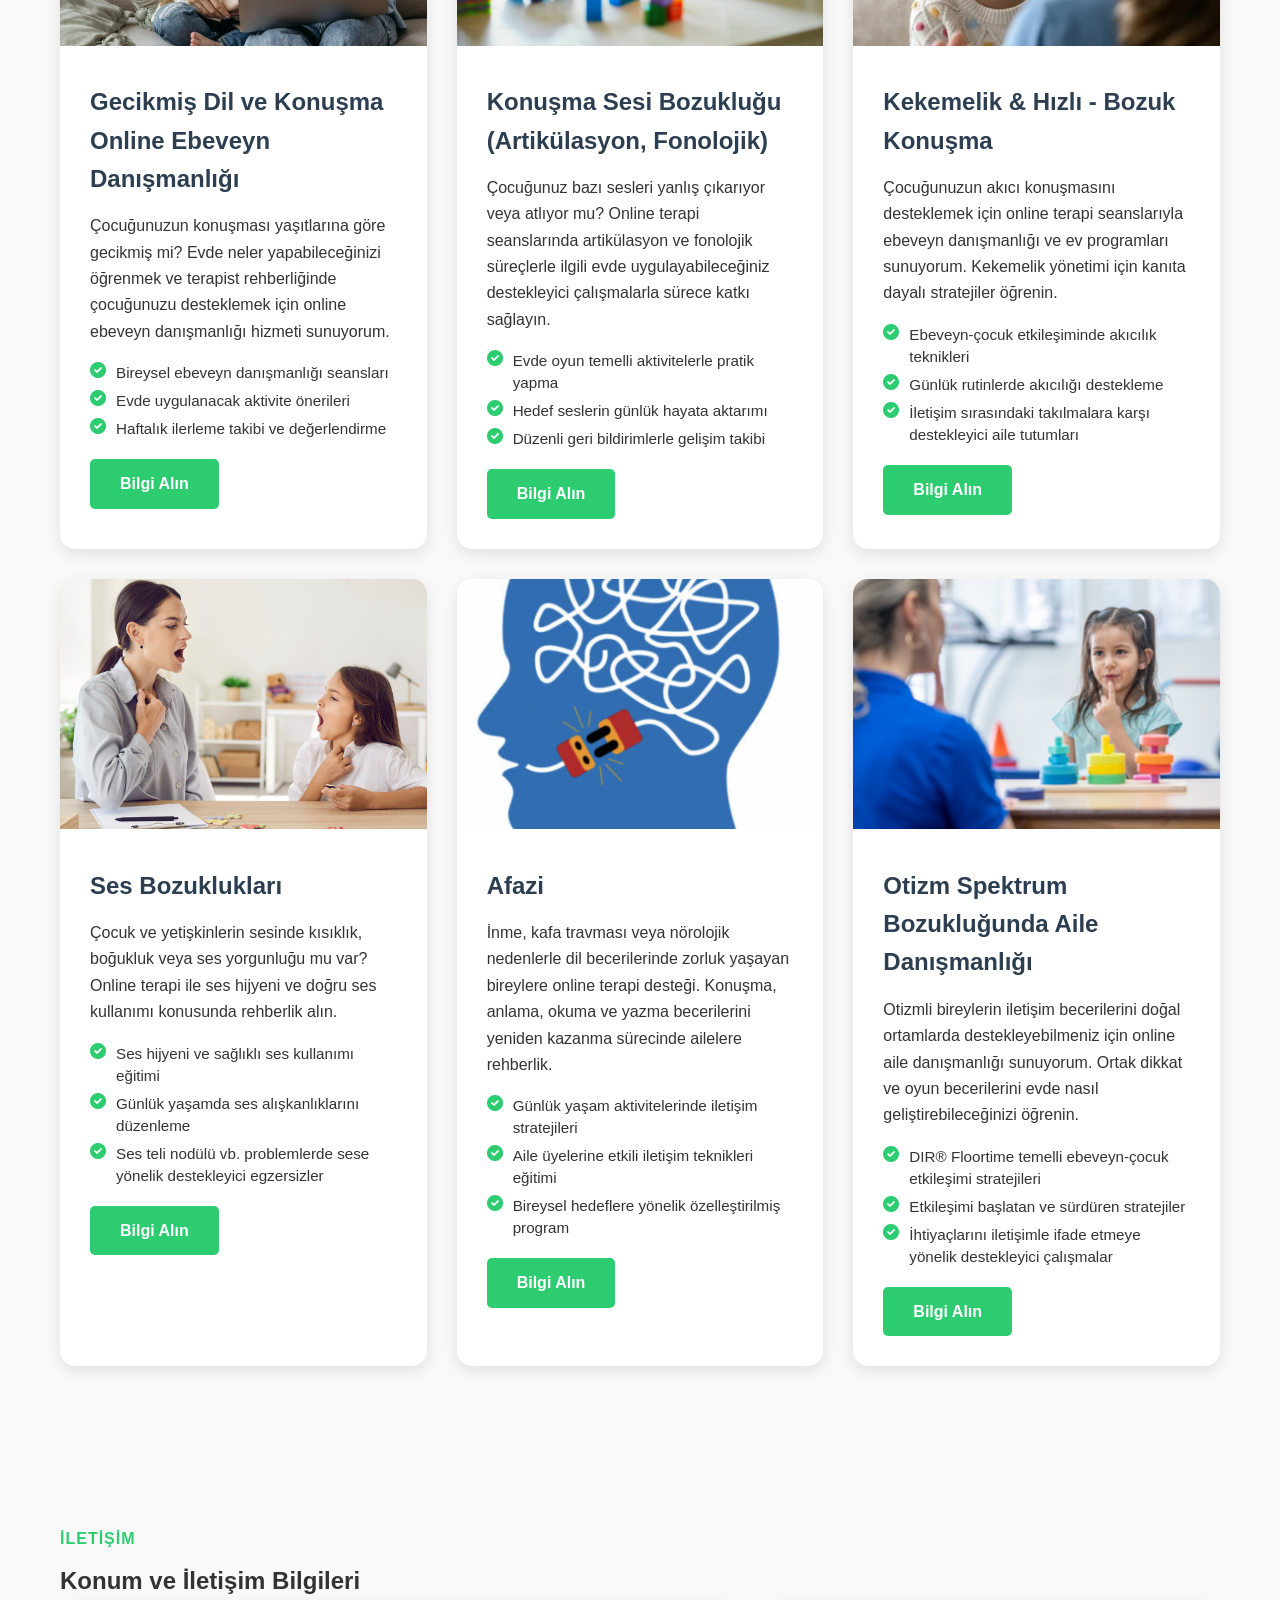
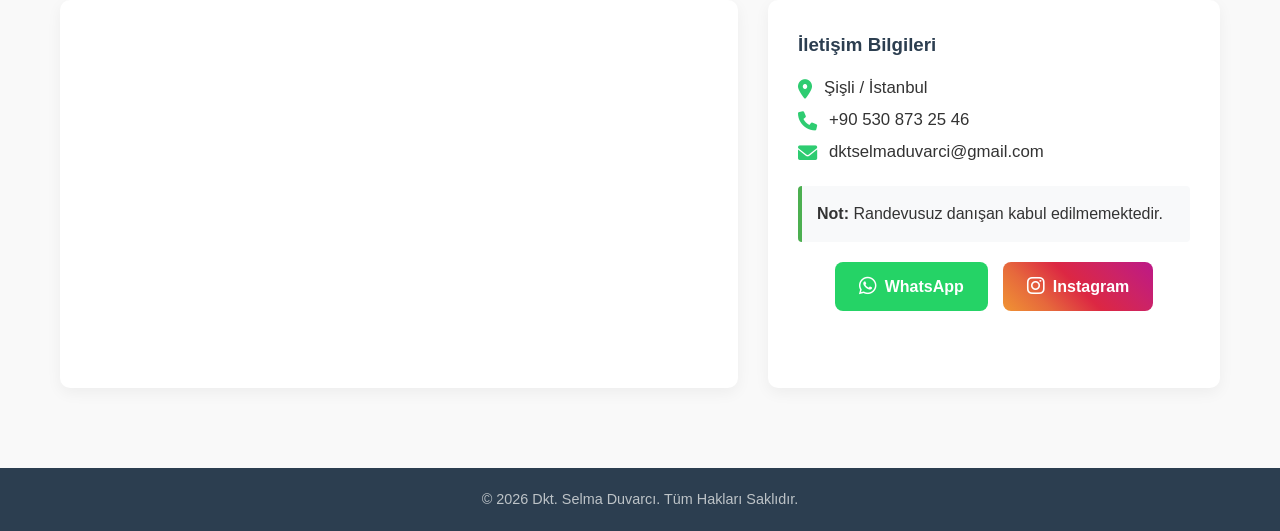
==== commit 0bbd2529: "feat: update online therapy services, refine content descriptions, and add Google Maps link to float" ====
--- a/pages/online-terapi.html
+++ b/pages/online-terapi.html
@@ -44,7 +44,7 @@
                     <div class="intro-highlight-item">
                         <i class="fas fa-video"></i>
                         <h4>Etkileşimli Seanslar</h4>
-                        <p>Görüntülü görüşme ile terapis ile birebir etkileşim kurun.</p>
+                        <p>Görüntülü görüşme ile terapist ile birebir etkileşim kurun.</p>
                     </div>
                     <div class="intro-highlight-item">
                         <i class="fas fa-users"></i>
@@ -55,6 +55,16 @@
                         <i class="fas fa-calendar-check"></i>
                         <h4>Zaman Esnekliği</h4>
                         <p>Size uygun zaman dilimlerinde seanslar planlayın.</p>
+                    </div>
+                    <div class="intro-highlight-item">
+                        <i class="fas fa-book-open"></i>
+                        <h4>Ücretsiz İçerikler ve Ödevler</h4>
+                        <p>Terapi sürecini destekleyen materyallere ve ev ödevlerine erişim sağlayın.</p>
+                    </div>
+                    <div class="intro-highlight-item">
+                        <i class="fab fa-whatsapp"></i>
+                        <h4>WhatsApp Desteği</h4>
+                        <p>Seansların dışında aklınıza takılan sorular için kolayca iletişim kurun.</p>
                     </div>
                 </div>
             </div>
@@ -78,7 +88,6 @@
                             <li><i class="fas fa-check-circle"></i> Bireysel ebeveyn danışmanlığı seansları</li>
                             <li><i class="fas fa-check-circle"></i> Evde uygulanacak aktivite önerileri</li>
                             <li><i class="fas fa-check-circle"></i> Haftalık ilerleme takibi ve değerlendirme</li>
-                            <li><i class="fas fa-check-circle"></i> Çocuğun doğal ortamında gelişim desteği</li>
                         </ul>
                         <a href="https://wa.me/message/TFVLZ76KU4Y5K1" target="_blank" rel="noopener noreferrer"
                             class="btn-service">Bilgi Alın</a>
@@ -91,14 +100,12 @@
                     <div class="service-content">
                         <h3>Konuşma Sesi Bozukluğu (Artikülasyon, Fonolojik)</h3>
                         <p>Çocuğunuz bazı sesleri yanlış çıkarıyor veya atlıyor mu? Online terapi seanslarında
-                            artikülasyon ve fonolojik süreçlerle ilgili ev içi pratikler ve düzeltme teknikleri öğrenin.
+                            artikülasyon ve fonolojik süreçlerle ilgili evde uygulayabileceğiniz destekleyici çalışmalarla sürece katkı sağlayın.
                         </p>
                         <ul class="service-features">
-                            <li><i class="fas fa-check-circle"></i> Ses üretimi için dokunsal ipuçları ve teknikleri
-                            </li>
                             <li><i class="fas fa-check-circle"></i> Evde oyun temelli aktivitelerle pratik yapma</li>
                             <li><i class="fas fa-check-circle"></i> Hedef seslerin günlük hayata aktarımı</li>
-                            <li><i class="fas fa-check-circle"></i> Düzenli değerlendirme ve ilerleme raporlaması</li>
+                            <li><i class="fas fa-check-circle"></i> Düzenli geri bildirimlerle gelişim takibi</li>
                         </ul>
                         <a href="https://wa.me/message/TFVLZ76KU4Y5K1" target="_blank" rel="noopener noreferrer"
                             class="btn-service">Bilgi Alın</a>
@@ -116,7 +123,7 @@
                         <ul class="service-features">
                             <li><i class="fas fa-check-circle"></i> Ebeveyn-çocuk etkileşiminde akıcılık teknikleri</li>
                             <li><i class="fas fa-check-circle"></i> Günlük rutinlerde akıcılığı destekleme</li>
-                            <li><i class="fas fa-check-circle"></i> Çocuğun kendine güvenini artırma stratejileri</li>
+                            <li><i class="fas fa-check-circle"></i> İletişim sırasındaki takılmalara karşı destekleyici aile tutumları</li>
                         </ul>
                         <a href="https://wa.me/message/TFVLZ76KU4Y5K1" target="_blank" rel="noopener noreferrer"
                             class="btn-service">Bilgi Alın</a>
@@ -128,14 +135,13 @@
                         class="service-image" loading="lazy">
                     <div class="service-content">
                         <h3>Ses Bozuklukları</h3>
-                        <p>Çocuğunuzun sesinde kısıklık, boğukluk veya ses yorgunluğu var mı? Online terapi ile ses
+                        <p>Çocuk ve yetişkinlerin sesinde kısıklık, boğukluk veya ses yorgunluğu mu var? Online terapi ile ses
                             hijyeni ve doğru ses kullanımı konusunda rehberlik alın.</p>
                         <ul class="service-features">
                             <li><i class="fas fa-check-circle"></i> Ses hijyeni ve sağlıklı ses kullanımı eğitimi</li>
-                            <li><i class="fas fa-check-circle"></i> Vocal fry ve yanlış ses üretimini önleme</li>
+
                             <li><i class="fas fa-check-circle"></i> Günlük yaşamda ses alışkanlıklarını düzenleme</li>
-                            <li><i class="fas fa-check-circle"></i> Aile içi iletişimde ses kullanımı bilgilendirmesi
-                            </li>
+                            <li><i class="fas fa-check-circle"></i> Ses teli nodülü vb. problemlerde sese yönelik destekleyici egzersizler</li>
                         </ul>
                         <a href="https://wa.me/message/TFVLZ76KU4Y5K1" target="_blank" rel="noopener noreferrer"
                             class="btn-service">Bilgi Alın</a>
@@ -150,8 +156,7 @@
                             online terapi desteği. Konuşma, anlama, okuma ve yazma becerilerini yeniden kazanma
                             sürecinde ailelere rehberlik.</p>
                         <ul class="service-features">
-                            <li><i class="fas fa-check-circle"></i> Dil ve iletişim becerilerini güçlendirme
-                                egzersizleri</li>
+
                             <li><i class="fas fa-check-circle"></i> Günlük yaşam aktivitelerinde iletişim stratejileri
                             </li>
                             <li><i class="fas fa-check-circle"></i> Aile üyelerine etkili iletişim teknikleri eğitimi
@@ -164,6 +169,21 @@
                     </div>
                 </div>
 
+                <div class="online-service-card">
+                    <img src="../assets/images/Konusma-Sesi-Bozukluklari-1.png" alt="Otizm Spektrum Bozukluğu Online Aile Danışmanlığı" class="service-image" loading="lazy">
+                    <div class="service-content">
+                        <h3>Otizm Spektrum Bozukluğunda Aile Danışmanlığı</h3>
+                        <p>Otizmli bireylerin iletişim becerilerini doğal ortamlarda destekleyebilmeniz için online aile danışmanlığı sunuyorum. Ortak dikkat ve oyun becerilerini evde nasıl geliştirebileceğinizi öğrenin.</p>
+                        <ul class="service-features">
+                            <li><i class="fas fa-check-circle"></i> DIR® Floortime temelli ebeveyn-çocuk etkileşimi stratejileri</li>
+                            <li><i class="fas fa-check-circle"></i> Etkileşimi başlatan ve sürdüren stratejiler</li>
+                            <li><i class="fas fa-check-circle"></i> İhtiyaçlarını iletişimle ifade etmeye yönelik destekleyici çalışmalar</li>
+                        </ul>
+                        <a href="https://wa.me/message/TFVLZ76KU4Y5K1" target="_blank" rel="noopener noreferrer"
+                            class="btn-service">Bilgi Alın</a>
+                    </div>
+                </div>
+
             </div>
         </div>
     </section>
--- a/css/style.css
+++ b/css/style.css
@@ -138,6 +138,10 @@
 
 .floating-social .instagram {
     background: #C13584;
+}
+
+.floating-social .maps {
+    background: #e74c3c;
 }
 
 .floating-social a:hover {
